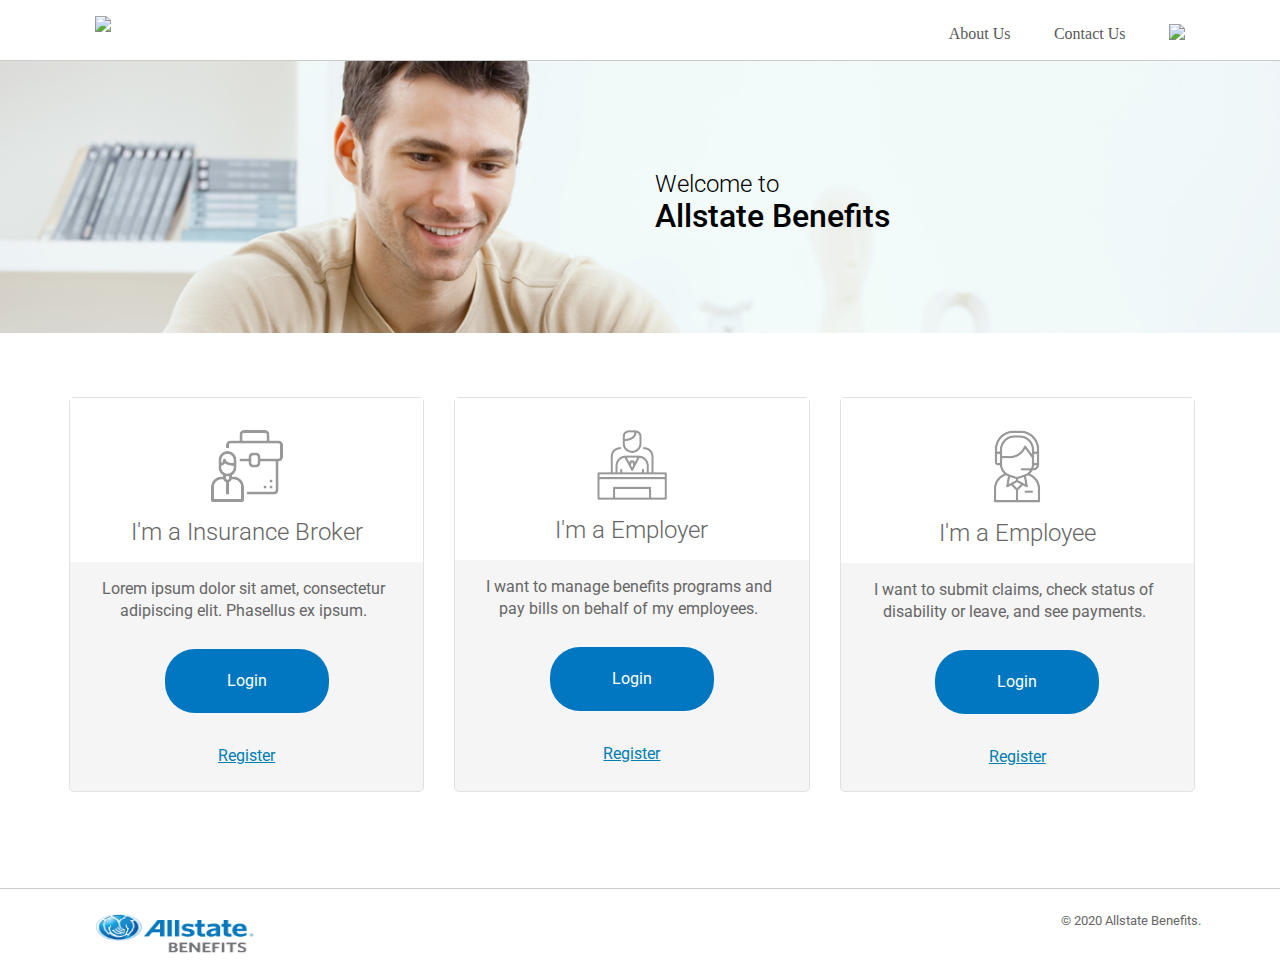
==== index.html @ 1d9ccfcb "update modals" ====
<!DOCTYPE html>
<html>
  <head>
    <meta http-equiv="Content-Type" content="text/html; charset=UTF-8" />
    <title>Landing Page</title>
    <meta name="viewport" content="width=device-width, initial-scale=1.0" />
    <link
      rel="stylesheet"
      href="https://maxcdn.bootstrapcdn.com/bootstrap/4.0.0/css/bootstrap.min.css"
      integrity="sha384-Gn5384xqQ1aoWXA+058RXPxPg6fy4IWvTNh0E263XmFcJlSAwiGgFAW/dAiS6JXm"
      crossorigin="anonymous"
    />
    <script
      src="https://code.jquery.com/jquery-3.2.1.slim.min.js"
      integrity="sha384-KJ3o2DKtIkvYIK3UENzmM7KCkRr/rE9/Qpg6aAZGJwFDMVNA/GpGFF93hXpG5KkN"
      crossorigin="anonymous"
    ></script>
    <script
      src="https://cdnjs.cloudflare.com/ajax/libs/popper.js/1.12.9/umd/popper.min.js"
      integrity="sha384-ApNbgh9B+Y1QKtv3Rn7W3mgPxhU9K/ScQsAP7hUibX39j7fakFPskvXusvfa0b4Q"
      crossorigin="anonymous"
    ></script>
    <script
      src="https://maxcdn.bootstrapcdn.com/bootstrap/4.0.0/js/bootstrap.min.js"
      integrity="sha384-JZR6Spejh4U02d8jOt6vLEHfe/JQGiRRSQQxSfFWpi1MquVdAyjUar5+76PVCmYl"
      crossorigin="anonymous"
    ></script>
    <link href="css/common.css" rel="stylesheet" />

    <link href="css/landingHeader.css" rel="stylesheet" />
    <link href="css/landing-container.css" rel="stylesheet" />

    <link href="css/footer.css" rel="stylesheet" />
    <link
      href="https://fonts.googleapis.com/css?family=Roboto:100,300,400,500&display=swap"
      rel="stylesheet"
    />
  </head>
  <body>
    <header class="header">
      <div class="container wrapper">
        <div class="row grid header-grid">
          <div class="col-2">
            <a
              href="https://www.allstatebenefits.com/Home"
              title="Go to Home page."
              class="logo"
            >
              <img
                src="images/Allstate_Logo_Header.png"
                alt="Allstate Benefits"
              />
            </a>
          </div>
          <div class="col-10">
            <ul class="primaryNav clearfix">
              <li>
                <a href="https://www.allstatebenefits.com/About/Index"
                  >About Us</a
                >
              </li>
              <li>
                <a href="https://www.allstatebenefits.com/Contact"
                  >Contact Us</a
                >
              </li>

              <li class="search_container">
                <a href="https://www.allstatebenefits.com/About/Index"
                  ><img src="images/Header_Search_Icon.png"
                /></a>
              </li>
            </ul>
          </div>
        </div>
      </div>
    </header>
    <div class="main-container">
      <div class="banner-wrapper">
        <div class="banner landing-banner">
          <div class="container landing-banner-container">
            <div class="row">
              <div class="offset-6 col-4">
                <div class="Welcome-to">Welcome to</div>

                <div class="Allstate-Benefits">Allstate Benefits</div>
              </div>
            </div>
          </div>
        </div>
      </div>
      <div class="container prosona--selection--wrapper">
        <div class="grid row">
          <div class="col-4">
            <div class="card card--persona">
              <div class="persona--intro">
                <div class="persona--icon">
                  <img src="images/Landing_Icon_Broker.png" />
                </div>
                <div class="persona--title">I'm a Insurance Broker</div>
              </div>
              <div class="persona--info">
                <div class="persona--description">
                  Lorem ipsum dolor sit amet, consectetur adipiscing elit.
                  Phasellus ex ipsum.
                </div>
                <div class="login-btn-wrapper">
                  <button
                    type="button"
                    class="login-btn"
                    onclick="location.href = 'html/brokerLogin.html';"
                  >
                    Login
                  </button>
                </div>
                <div class="Register">
                  <a href="#">Register</a>
                </div>
              </div>
            </div>
          </div>
          <div class="col-4">
            <div class="card card--persona">
              <div class="persona--intro">
                <div class="persona--icon">
                  <img src="images/Landing_Icon_Employer.png" />
                </div>
                <div class="persona--title">I'm a Employer</div>
              </div>
              <div class="persona--info">
                <div class="persona--description">
                  I want to manage benefits programs and pay bills on behalf of
                  my employees.
                </div>
                <div class="login-btn-wrapper">
                  <button
                    type="button"
                    class="login-btn"
                    onclick="location.href = 'html/employerLogin.html';"
                  >
                    Login
                  </button>
                </div>
                <div class="Register">
                  <a href="#">Register</a>
                </div>
              </div>
            </div>
          </div>
          <div class="col-4">
            <div class="card card--persona">
              <div class="persona--intro">
                <div class="persona--icon">
                  <img src="images/Landing_Icon_Employee.png" />
                </div>
                <div class="persona--title">I'm a Employee</div>
              </div>
              <div class="persona--info">
                <div class="persona--description">
                  I want to submit claims, check status of disability or leave,
                  and see payments.
                </div>
                <div class="login-btn-wrapper">
                  <button
                    type="button"
                    class="login-btn"
                    onclick="location.href = 'html/employeeLogin.html';"
                  >
                    Login
                  </button>
                </div>
                <div class="Register">
                  <a href="#">Register</a>
                </div>
              </div>
            </div>
          </div>
        </div>
      </div>
    </div>
    <footer class="footer">
      <div class="container wrapper">
        <!-- Return to Top -->
        <span id="return-to-top" style="display: none;"
          ><i class="icon icon--back--to--top"></i
        ></span>
        <div class="row grid footer-grid">
          <div class="col-2">
            <a
              href="https://www.allstatebenefits.com/Home"
              title="Go to Home page."
              class="logo logo--center logo--persist"
            >
              <img src="images/ASB_logo.png" alt="Allstate Benefits" />
            </a>
          </div>
          <div class="col-10 cc">
            &copy; 2020 Allstate Benefits.
          </div>
        </div>
      </div>
    </footer>
  </body>
</html>
---- css/common.css ----
body {
  height: 100%;
  background-color: #ffffff;
  color: #333333;
  font-size: 1rem;
  font-family: Arial, Helvetica, sans-serif;
  line-height: 1.5;
}

.wrapper {
  max-width: 60rem;
  margin: 0 auto;
  padding: 0;
  width: 100%;
  -webkit-box-sizing: border-box;
  -moz-box-sizing: border-box;
  -ms-box-sizing: border-box;
  box-sizing: border-box;
}

.grid {
  margin: -1rem 0 0 -1rem;
  font-size: 0;
  /* letter-spacing: -1rem; */
}

ol,
ul {
  list-style: none;
}

ul li {
  font-size: 14px;
}

a {
  outline: none;
  color: #007db3;
  text-decoration: none;
  cursor: pointer;
}
a:hover,
a:focus {
  text-decoration: underline;
}
a:visited {
  color: #663366;
}

html,
body,
div,
span,
applet,
object,
iframe,
h1,
h2,
h3,
h4,
h5,
h6,
p,
blockquote,
pre,
a,
abbr,
acronym,
address,
big,
cite,
code,
del,
dfn,
em,
img,
ins,
kbd,
q,
s,
samp,
small,
strike,
strong,
sub,
sup,
tt,
var,
b,
u,
i,
center,
dl,
dt,
dd,
ol,
ul,
li,
fieldset,
form,
label,
legend,
table,
caption,
tbody,
tfoot,
thead,
tr,
th,
td,
article,
aside,
canvas,
details,
embed,
figure,
figcaption,
footer,
header,
hgroup,
menu,
nav,
output,
ruby,
section,
summary,
time,
mark,
audio,
video {
  margin: 0;
  padding: 0;
  border: 0;
  font-size: 100%;
  font: inherit;
  vertical-align: baseline;
}

/*----- Back To Top -----*/
#return-to-top {
  bottom: 0rem;
  right: 7rem;
  width: 20rem;
  height: 5rem;
  display: block;
  position: fixed;
  text-decoration: none;
  -webkit-border-radius: 50px;
  -moz-border-radius: 50px;
  border-radius: 35px;
  display: none;
  -webkit-transition: all 0.3s linear;
  -moz-transition: all 0.3s ease;
  /*-ms-transition: all 0.3s ease;*/
  -o-transition: all 0.3s ease;
  transition: all 0.3s ease;
  z-index: 2;
}
.help {
  background-image: url(../images/Img_Chat.png);
  background-position: center;
  background-size: 90%;
  background-repeat: no-repeat;
}
.help-content {
  padding: 1.75rem;
  font-family: Roboto;
  font-size: 16px;
  font-weight: normal;
  font-stretch: normal;
  font-style: normal;
  line-height: normal;
  letter-spacing: normal;
  text-align: left;
  color: #ffffff;
  display: inline-block;
}
.help-cont-1,
.help-cont-2 {
  display: block;
}
#return-to-top .help {
  color: #fff;
  margin: 0;
  position: relative;
  font-size: 19px;
  width: 100%;
  height: 100%;
  -webkit-transition: all 0.3s ease;
  -moz-transition: all 0.3s ease;
  /*-ms-transition: all 0.3s ease;*/
  -o-transition: all 0.3s ease;
  transition: all 0.3s ease;
}
#return-to-top:hover i {
  color: #fff;
  top: -3px;
}

.center-cc {
  text-align: center !important;
}

.header-slash {
  width: 11px;
  height: 17px;
  color: #b52673;
}
.portal-header {
  font-family: Roboto;
  font-size: 24px;
  font-weight: normal;
  font-stretch: normal;
  font-style: normal;
  line-height: normal;
  letter-spacing: normal;
  text-align: left;
  color: #333333;
  margin: 1rem 0;
}

.welcome {
  font-family: Roboto;
  font-size: 12px;
  font-weight: normal;
  font-stretch: normal;
  font-style: normal;
  line-height: normal;
  letter-spacing: normal;
  text-align: left;
  color: #999999;
  display: block;
}
.user {
  font-family: Roboto;
  font-size: 16px;
  font-weight: 500;
  font-stretch: normal;
  font-style: normal;
  line-height: normal;
  letter-spacing: normal;
  text-align: left;
  color: #333333;
  display: block;
}
.dots3 {
  display: inline-block;
  vertical-align: super;
}
.user-blk {
  display: inline-block;
  vertical-align: super;
  padding: 0 1rem;
}

.dashed-icn-wrapper {
  margin: 1rem 0;
}
.dashed-icn-blk {
  border-radius: 4px;
  border: dashed 1px #acacac;
  background-color: #ffffff;
  padding: 1rem;
  margin: 0 1rem 0 0;
}

.dashed-icn-blk a,
.dashed-icn-blk a:focus,
.dashed-icn-blk a:hover .dashed-icn-blk a:visited {
  text-decoration: none;
}

.dashed-icn-img {
}

.dashed-icn-label {
  font-family: Roboto;
  font-size: 15px;
  font-weight: normal;
  font-stretch: normal;
  font-style: normal;
  line-height: 1.2;
  letter-spacing: normal;
  text-align: left;
  color: #666666;
  padding: 0.25rem 0;
}
---- css/landingHeader.css ----
.header {
  background: #fff;
  border-bottom: 1px solid #ccc;
  padding: 1.5rem 1.5rem;
}
.header a.logo {
  vertical-align: middle;
}

.header .header-grid {
  margin: -0.5rem -5rem;
}

.header .primaryNav {
  text-align: right;
  vertical-align: middle;
  margin-top: 0.5rem;
}
.header .primaryNav li {
  display: inline;
  margin-left: 2.5rem;
}
.header .primaryNav li a {
  color: #595959;
  font-size: 16px;
  vertical-align: middle;
}
.header .primaryNav li a:hover {
  color: #0096d6;
  text-decoration: none;
}
.header .primaryNav li a.active {
  color: #0096d6;
}
.header .clearfix {
  clear: both;
}
---- css/landing-container.css ----
.banner-wrapper {
  height: 272px;
  position: relative;
  width: 100%;
  background-color: #515151;
  margin: 0 auto;
  padding: 100px 0;
}

.banner {
  position: absolute;
  top: 0;
  left: 0;
  transition: all 0.2s ease-in-out;
  width: 100%;
  height: 100%;
  z-index: 3;
  background-position: center;
  background-size: cover;
  background-repeat: no-repeat;
}

.landing-banner {
  background-image: url(../images/landing_page_banner_img.png);
}

.Allstate-Benefits {
  height: 26px;
  font-family: Roboto;
  font-size: 32px;
  font-weight: 500;
  font-stretch: normal;
  font-style: normal;
  line-height: 0.69;
  letter-spacing: normal;
  text-align: left;
  color: #000000;
  padding: 1rem 0;
}

.landing-banner-container {
  margin-top: 6rem;
}

.Welcome-to {
  height: 20px;
  font-family: Roboto;
  font-size: 24px;
  font-weight: 300;
  font-stretch: normal;
  font-style: normal;
  line-height: 0.92;
  letter-spacing: normal;
  text-align: left;
  color: #000000;
  padding: 1rem 0;
}

.prosona--selection--wrapper {
  padding: 5rem 0;
}

.persona--description {
  display: block;
  width: 98%;
  height: 39px;
  font-family: Roboto;
  font-size: 16px;
  font-weight: normal;
  font-stretch: normal;
  font-style: normal;
  line-height: 1.38;
  letter-spacing: normal;
  text-align: center;
  color: #666666;
}
.card {
  position: relative;
  -webkit-border-radius: 3px;
  -moz-border-radius: 3px;
  -ms-border-radius: 3px;
  border-radius: 3px;
  -webkit-transition: all 0.26ms linear;
  -moz-transition: all 0.26ms linear;
  -o-transition: all 0.26ms linear;
  -ms-transition: all 0.26ms linear;
  transition: all 0.26ms linear;
  margin-bottom: 16px;
  margin-bottom: 1rem;
}

.card--persona {
  position: relative;
  height: 395px;
  border-radius: 5px;
  border: solid 1px #e1e1e1;
  background-color: #f5f5f5;
}

.card--persona .persona--info {
  padding: 1rem;
  text-align: center;
}

.Register {
  height: 17px;
  font-family: Roboto;
  font-size: 16px;
  font-weight: normal;
  font-stretch: normal;
  font-style: normal;
  line-height: 1.38;
  letter-spacing: normal;
  color: #0077c0;
  padding-bottom: 2rem;
  cursor: pointer;
}

.card--persona .persona--intro {
  background-color: #ffffff;
  text-align: center;
}

.login-btn {
  width: 51%;
  height: 4rem;
  border: 0;
  border-radius: 30px;
  background-color: #0077c0;
  color: #ffffff;
}

.login-btn:hover {
  background: #ffffff;
  color: #0077c0;
  border: 1px solid #0077c0;
  cursor: pointer;
}

.login-btn-wrapper {
  font-family: Roboto;
  font-size: 16px;
  font-weight: normal;
  font-stretch: normal;
  font-style: normal;
  line-height: 1.38;
  letter-spacing: normal;
  color: #ffffff;
  padding: 2rem 0;
}

.persona--title {
  font-family: Roboto;
  font-size: 24px;
  font-weight: 300;
  font-stretch: normal;
  font-style: normal;
  line-height: normal;
  letter-spacing: normal;
  color: #666666;
  padding: 1rem 0;
}

.Register a {
  text-decoration: underline;
}

.card--persona .persona--icon {
  margin: 2rem 0 0 0;
  background-color: #ffffff;
}
---- css/footer.css ----
.footer {
  background: #ffffff;
  text-align: right;
  position: relative;
  border-top: 1px solid #ccc;
  padding: 1.5rem 1.5rem;
}
.footer-grid {
  margin: 0rem -6rem 0 -5rem;
}

.footer .logo img {
  width: 100%;
  height: 40px;
}

.cc {
  text-align: right;
  vertical-align: middle;
  height: 11px;
  font-family: Roboto;
  font-size: 13px;
  font-weight: normal;
  font-stretch: normal;
  font-style: normal;
  line-height: normal;
  letter-spacing: normal;
  color: #666666;
}
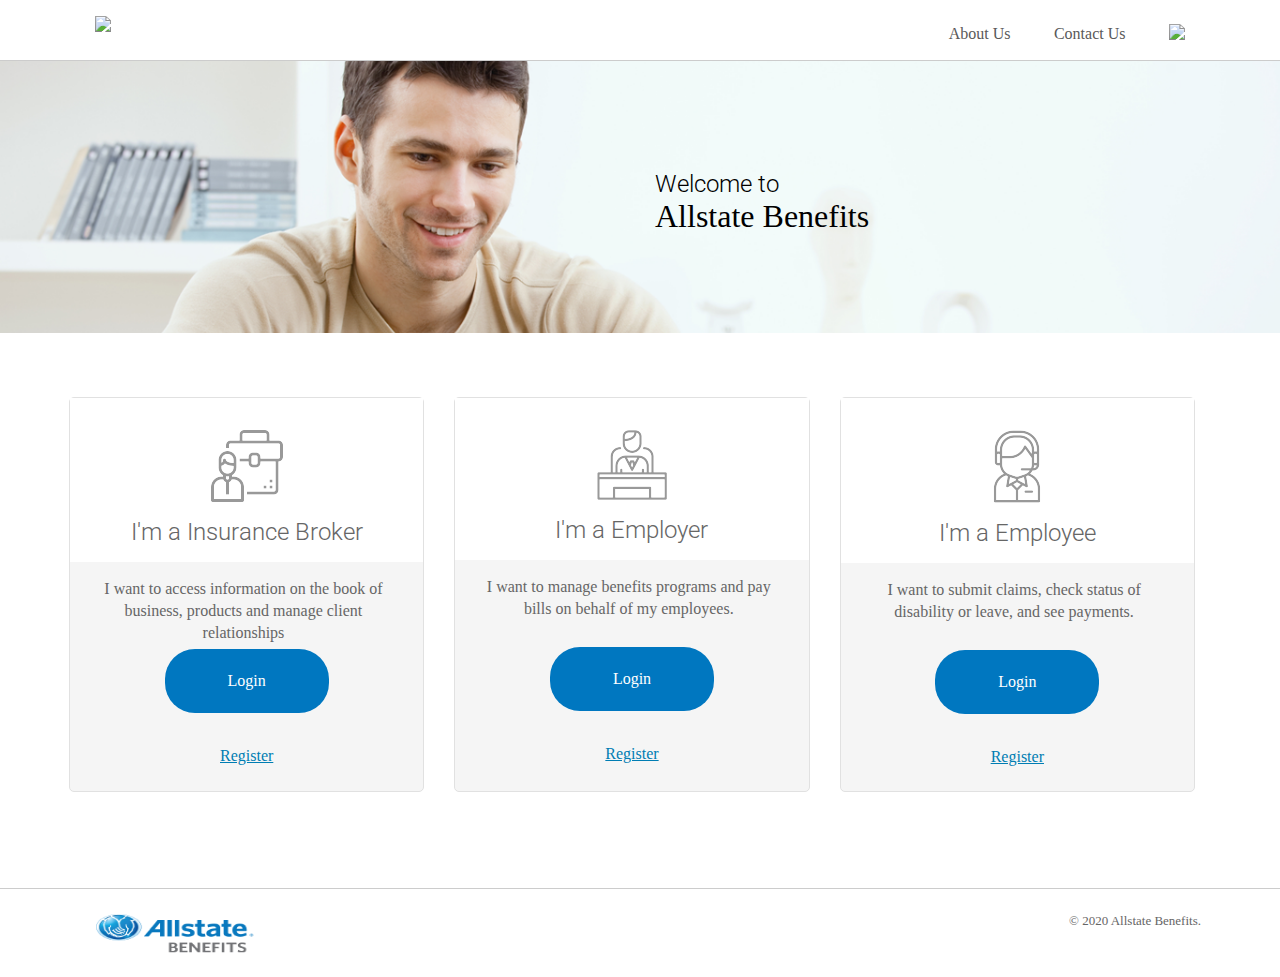
==== commit 3526861a: "updated changes for html and popups" ====
--- a/index.html
+++ b/index.html
@@ -4,33 +4,18 @@
     <meta http-equiv="Content-Type" content="text/html; charset=UTF-8" />
     <title>Landing Page</title>
     <meta name="viewport" content="width=device-width, initial-scale=1.0" />
-    <link
-      rel="stylesheet"
-      href="https://maxcdn.bootstrapcdn.com/bootstrap/4.0.0/css/bootstrap.min.css"
-      integrity="sha384-Gn5384xqQ1aoWXA+058RXPxPg6fy4IWvTNh0E263XmFcJlSAwiGgFAW/dAiS6JXm"
-      crossorigin="anonymous"
-    />
-    <script
-      src="https://code.jquery.com/jquery-3.2.1.slim.min.js"
-      integrity="sha384-KJ3o2DKtIkvYIK3UENzmM7KCkRr/rE9/Qpg6aAZGJwFDMVNA/GpGFF93hXpG5KkN"
-      crossorigin="anonymous"
-    ></script>
-    <script
-      src="https://cdnjs.cloudflare.com/ajax/libs/popper.js/1.12.9/umd/popper.min.js"
-      integrity="sha384-ApNbgh9B+Y1QKtv3Rn7W3mgPxhU9K/ScQsAP7hUibX39j7fakFPskvXusvfa0b4Q"
-      crossorigin="anonymous"
-    ></script>
-    <script
-      src="https://maxcdn.bootstrapcdn.com/bootstrap/4.0.0/js/bootstrap.min.js"
-      integrity="sha384-JZR6Spejh4U02d8jOt6vLEHfe/JQGiRRSQQxSfFWpi1MquVdAyjUar5+76PVCmYl"
-      crossorigin="anonymous"
-    ></script>
+    <link rel="stylesheet" href="library/bootstrap.min.css" />
+    <script src="library/jquery-3.4.1.min.js"></script>
+    <script src="library/popper.min.js"></script>
+    <script src="library/bootstrap.min.js"></script>
+    <link href="library/roboto.css" rel="stylesheet" />
     <link href="css/common.css" rel="stylesheet" />
 
     <link href="css/landingHeader.css" rel="stylesheet" />
     <link href="css/landing-container.css" rel="stylesheet" />
 
     <link href="css/footer.css" rel="stylesheet" />
+
     <link
       href="https://fonts.googleapis.com/css?family=Roboto:100,300,400,500&display=swap"
       rel="stylesheet"
@@ -41,11 +26,7 @@
       <div class="container wrapper">
         <div class="row grid header-grid">
           <div class="col-2">
-            <a
-              href="https://www.allstatebenefits.com/Home"
-              title="Go to Home page."
-              class="logo"
-            >
+            <a href="/allstatedemo" title="Go to Home page." class="logo">
               <img
                 src="images/Allstate_Logo_Header.png"
                 alt="Allstate Benefits"
@@ -55,20 +36,14 @@
           <div class="col-10">
             <ul class="primaryNav clearfix">
               <li>
-                <a href="https://www.allstatebenefits.com/About/Index"
-                  >About Us</a
-                >
+                <a href="#">About Us</a>
               </li>
               <li>
-                <a href="https://www.allstatebenefits.com/Contact"
-                  >Contact Us</a
-                >
+                <a href="#">Contact Us</a>
               </li>
 
               <li class="search_container">
-                <a href="https://www.allstatebenefits.com/About/Index"
-                  ><img src="images/Header_Search_Icon.png"
-                /></a>
+                <a href="#"><img src="images/Header_Search_Icon.png"/></a>
               </li>
             </ul>
           </div>
@@ -101,8 +76,8 @@
               </div>
               <div class="persona--info">
                 <div class="persona--description">
-                  Lorem ipsum dolor sit amet, consectetur adipiscing elit.
-                  Phasellus ex ipsum.
+                  I want to access information on the book of business, products
+                  and manage client relationships
                 </div>
                 <div class="login-btn-wrapper">
                   <button
@@ -187,7 +162,7 @@
         <div class="row grid footer-grid">
           <div class="col-2">
             <a
-              href="https://www.allstatebenefits.com/Home"
+              href="/allstatedemo"
               title="Go to Home page."
               class="logo logo--center logo--persist"
             >
--- a/library/roboto.css
+++ b/library/roboto.css
@@ -0,0 +1,328 @@
+/* cyrillic-ext */
+@font-face {
+  font-family: "Roboto";
+  font-style: normal;
+  font-weight: 100;
+  font-display: swap;
+  src: local("Roboto Thin"), local("Roboto-Thin"),
+    url(https://fonts.gstatic.com/s/roboto/v20/KFOkCnqEu92Fr1MmgVxFIzIFKw.woff2)
+      format("woff2");
+  unicode-range: U+0460-052F, U+1C80-1C88, U+20B4, U+2DE0-2DFF, U+A640-A69F,
+    U+FE2E-FE2F;
+}
+/* cyrillic */
+@font-face {
+  font-family: "Roboto";
+  font-style: normal;
+  font-weight: 100;
+  font-display: swap;
+  src: local("Roboto Thin"), local("Roboto-Thin"),
+    url(https://fonts.gstatic.com/s/roboto/v20/KFOkCnqEu92Fr1MmgVxMIzIFKw.woff2)
+      format("woff2");
+  unicode-range: U+0400-045F, U+0490-0491, U+04B0-04B1, U+2116;
+}
+/* greek-ext */
+@font-face {
+  font-family: "Roboto";
+  font-style: normal;
+  font-weight: 100;
+  font-display: swap;
+  src: local("Roboto Thin"), local("Roboto-Thin"),
+    url(https://fonts.gstatic.com/s/roboto/v20/KFOkCnqEu92Fr1MmgVxEIzIFKw.woff2)
+      format("woff2");
+  unicode-range: U+1F00-1FFF;
+}
+/* greek */
+@font-face {
+  font-family: "Roboto";
+  font-style: normal;
+  font-weight: 100;
+  font-display: swap;
+  src: local("Roboto Thin"), local("Roboto-Thin"),
+    url(https://fonts.gstatic.com/s/roboto/v20/KFOkCnqEu92Fr1MmgVxLIzIFKw.woff2)
+      format("woff2");
+  unicode-range: U+0370-03FF;
+}
+/* vietnamese */
+@font-face {
+  font-family: "Roboto";
+  font-style: normal;
+  font-weight: 100;
+  font-display: swap;
+  src: local("Roboto Thin"), local("Roboto-Thin"),
+    url(https://fonts.gstatic.com/s/roboto/v20/KFOkCnqEu92Fr1MmgVxHIzIFKw.woff2)
+      format("woff2");
+  unicode-range: U+0102-0103, U+0110-0111, U+0128-0129, U+0168-0169, U+01A0-01A1,
+    U+01AF-01B0, U+1EA0-1EF9, U+20AB;
+}
+/* latin-ext */
+@font-face {
+  font-family: "Roboto";
+  font-style: normal;
+  font-weight: 100;
+  font-display: swap;
+  src: local("Roboto Thin"), local("Roboto-Thin"),
+    url(https://fonts.gstatic.com/s/roboto/v20/KFOkCnqEu92Fr1MmgVxGIzIFKw.woff2)
+      format("woff2");
+  unicode-range: U+0100-024F, U+0259, U+1E00-1EFF, U+2020, U+20A0-20AB,
+    U+20AD-20CF, U+2113, U+2C60-2C7F, U+A720-A7FF;
+}
+/* latin */
+@font-face {
+  font-family: "Roboto";
+  font-style: normal;
+  font-weight: 100;
+  font-display: swap;
+  src: local("Roboto Thin"), local("Roboto-Thin"),
+    url(https://fonts.gstatic.com/s/roboto/v20/KFOkCnqEu92Fr1MmgVxIIzI.woff2)
+      format("woff2");
+  unicode-range: U+0000-00FF, U+0131, U+0152-0153, U+02BB-02BC, U+02C6, U+02DA,
+    U+02DC, U+2000-206F, U+2074, U+20AC, U+2122, U+2191, U+2193, U+2212, U+2215,
+    U+FEFF, U+FFFD;
+}
+/* cyrillic-ext */
+@font-face {
+  font-family: "Roboto";
+  font-style: normal;
+  font-weight: 300;
+  font-display: swap;
+  src: local("Roboto Light"), local("Roboto-Light"),
+    url(https://fonts.gstatic.com/s/roboto/v20/KFOlCnqEu92Fr1MmSU5fCRc4EsA.woff2)
+      format("woff2");
+  unicode-range: U+0460-052F, U+1C80-1C88, U+20B4, U+2DE0-2DFF, U+A640-A69F,
+    U+FE2E-FE2F;
+}
+/* cyrillic */
+@font-face {
+  font-family: "Roboto";
+  font-style: normal;
+  font-weight: 300;
+  font-display: swap;
+  src: local("Roboto Light"), local("Roboto-Light"),
+    url(https://fonts.gstatic.com/s/roboto/v20/KFOlCnqEu92Fr1MmSU5fABc4EsA.woff2)
+      format("woff2");
+  unicode-range: U+0400-045F, U+0490-0491, U+04B0-04B1, U+2116;
+}
+/* greek-ext */
+@font-face {
+  font-family: "Roboto";
+  font-style: normal;
+  font-weight: 300;
+  font-display: swap;
+  src: local("Roboto Light"), local("Roboto-Light"),
+    url(https://fonts.gstatic.com/s/roboto/v20/KFOlCnqEu92Fr1MmSU5fCBc4EsA.woff2)
+      format("woff2");
+  unicode-range: U+1F00-1FFF;
+}
+/* greek */
+@font-face {
+  font-family: "Roboto";
+  font-style: normal;
+  font-weight: 300;
+  font-display: swap;
+  src: local("Roboto Light"), local("Roboto-Light"),
+    url(https://fonts.gstatic.com/s/roboto/v20/KFOlCnqEu92Fr1MmSU5fBxc4EsA.woff2)
+      format("woff2");
+  unicode-range: U+0370-03FF;
+}
+/* vietnamese */
+@font-face {
+  font-family: "Roboto";
+  font-style: normal;
+  font-weight: 300;
+  font-display: swap;
+  src: local("Roboto Light"), local("Roboto-Light"),
+    url(https://fonts.gstatic.com/s/roboto/v20/KFOlCnqEu92Fr1MmSU5fCxc4EsA.woff2)
+      format("woff2");
+  unicode-range: U+0102-0103, U+0110-0111, U+0128-0129, U+0168-0169, U+01A0-01A1,
+    U+01AF-01B0, U+1EA0-1EF9, U+20AB;
+}
+/* latin-ext */
+@font-face {
+  font-family: "Roboto";
+  font-style: normal;
+  font-weight: 300;
+  font-display: swap;
+  src: local("Roboto Light"), local("Roboto-Light"),
+    url(https://fonts.gstatic.com/s/roboto/v20/KFOlCnqEu92Fr1MmSU5fChc4EsA.woff2)
+      format("woff2");
+  unicode-range: U+0100-024F, U+0259, U+1E00-1EFF, U+2020, U+20A0-20AB,
+    U+20AD-20CF, U+2113, U+2C60-2C7F, U+A720-A7FF;
+}
+/* latin */
+@font-face {
+  font-family: "Roboto";
+  font-style: normal;
+  font-weight: 300;
+  font-display: swap;
+  src: local("Roboto Light"), local("Roboto-Light"),
+    url(https://fonts.gstatic.com/s/roboto/v20/KFOlCnqEu92Fr1MmSU5fBBc4.woff2)
+      format("woff2");
+  unicode-range: U+0000-00FF, U+0131, U+0152-0153, U+02BB-02BC, U+02C6, U+02DA,
+    U+02DC, U+2000-206F, U+2074, U+20AC, U+2122, U+2191, U+2193, U+2212, U+2215,
+    U+FEFF, U+FFFD;
+}
+/* cyrillic-ext */
+@font-face {
+  font-family: "Roboto";
+  font-style: normal;
+  font-weight: 400;
+  font-display: swap;
+  src: local("Roboto"), local("Roboto-Regular"),
+    url(https://fonts.gstatic.com/s/roboto/v20/KFOmCnqEu92Fr1Mu72xKOzY.woff2)
+      format("woff2");
+  unicode-range: U+0460-052F, U+1C80-1C88, U+20B4, U+2DE0-2DFF, U+A640-A69F,
+    U+FE2E-FE2F;
+}
+/* cyrillic */
+@font-face {
+  font-family: "Roboto";
+  font-style: normal;
+  font-weight: 400;
+  font-display: swap;
+  src: local("Roboto"), local("Roboto-Regular"),
+    url(https://fonts.gstatic.com/s/roboto/v20/KFOmCnqEu92Fr1Mu5mxKOzY.woff2)
+      format("woff2");
+  unicode-range: U+0400-045F, U+0490-0491, U+04B0-04B1, U+2116;
+}
+/* greek-ext */
+@font-face {
+  font-family: "Roboto";
+  font-style: normal;
+  font-weight: 400;
+  font-display: swap;
+  src: local("Roboto"), local("Roboto-Regular"),
+    url(https://fonts.gstatic.com/s/roboto/v20/KFOmCnqEu92Fr1Mu7mxKOzY.woff2)
+      format("woff2");
+  unicode-range: U+1F00-1FFF;
+}
+/* greek */
+@font-face {
+  font-family: "Roboto";
+  font-style: normal;
+  font-weight: 400;
+  font-display: swap;
+  src: local("Roboto"), local("Roboto-Regular"),
+    url(https://fonts.gstatic.com/s/roboto/v20/KFOmCnqEu92Fr1Mu4WxKOzY.woff2)
+      format("woff2");
+  unicode-range: U+0370-03FF;
+}
+/* vietnamese */
+@font-face {
+  font-family: "Roboto";
+  font-style: normal;
+  font-weight: 400;
+  font-display: swap;
+  src: local("Roboto"), local("Roboto-Regular"),
+    url(https://fonts.gstatic.com/s/roboto/v20/KFOmCnqEu92Fr1Mu7WxKOzY.woff2)
+      format("woff2");
+  unicode-range: U+0102-0103, U+0110-0111, U+0128-0129, U+0168-0169, U+01A0-01A1,
+    U+01AF-01B0, U+1EA0-1EF9, U+20AB;
+}
+/* latin-ext */
+@font-face {
+  font-family: "Roboto";
+  font-style: normal;
+  font-weight: 400;
+  font-display: swap;
+  src: local("Roboto"), local("Roboto-Regular"),
+    url(https://fonts.gstatic.com/s/roboto/v20/KFOmCnqEu92Fr1Mu7GxKOzY.woff2)
+      format("woff2");
+  unicode-range: U+0100-024F, U+0259, U+1E00-1EFF, U+2020, U+20A0-20AB,
+    U+20AD-20CF, U+2113, U+2C60-2C7F, U+A720-A7FF;
+}
+/* latin */
+@font-face {
+  font-family: "Roboto";
+  font-style: normal;
+  font-weight: 400;
+  font-display: swap;
+  src: local("Roboto"), local("Roboto-Regular"),
+    url(https://fonts.gstatic.com/s/roboto/v20/KFOmCnqEu92Fr1Mu4mxK.woff2)
+      format("woff2");
+  unicode-range: U+0000-00FF, U+0131, U+0152-0153, U+02BB-02BC, U+02C6, U+02DA,
+    U+02DC, U+2000-206F, U+2074, U+20AC, U+2122, U+2191, U+2193, U+2212, U+2215,
+    U+FEFF, U+FFFD;
+}
+/* cyrillic-ext */
+@font-face {
+  font-family: "Roboto";
+  font-style: normal;
+  font-weight: 500;
+  font-display: swap;
+  src: local("Roboto Medium"), local("Roboto-Medium"),
+    url(https://fonts.gstatic.com/s/roboto/v20/KFOlCnqEu92Fr1MmEU9fCRc4EsA.woff2)
+      format("woff2");
+  unicode-range: U+0460-052F, U+1C80-1C88, U+20B4, U+2DE0-2DFF, U+A640-A69F,
+    U+FE2E-FE2F;
+}
+/* cyrillic */
+@font-face {
+  font-family: "Roboto";
+  font-style: normal;
+  font-weight: 500;
+  font-display: swap;
+  src: local("Roboto Medium"), local("Roboto-Medium"),
+    url(https://fonts.gstatic.com/s/roboto/v20/KFOlCnqEu92Fr1MmEU9fABc4EsA.woff2)
+      format("woff2");
+  unicode-range: U+0400-045F, U+0490-0491, U+04B0-04B1, U+2116;
+}
+/* greek-ext */
+@font-face {
+  font-family: "Roboto";
+  font-style: normal;
+  font-weight: 500;
+  font-display: swap;
+  src: local("Roboto Medium"), local("Roboto-Medium"),
+    url(https://fonts.gstatic.com/s/roboto/v20/KFOlCnqEu92Fr1MmEU9fCBc4EsA.woff2)
+      format("woff2");
+  unicode-range: U+1F00-1FFF;
+}
+/* greek */
+@font-face {
+  font-family: "Roboto";
+  font-style: normal;
+  font-weight: 500;
+  font-display: swap;
+  src: local("Roboto Medium"), local("Roboto-Medium"),
+    url(https://fonts.gstatic.com/s/roboto/v20/KFOlCnqEu92Fr1MmEU9fBxc4EsA.woff2)
+      format("woff2");
+  unicode-range: U+0370-03FF;
+}
+/* vietnamese */
+@font-face {
+  font-family: "Roboto";
+  font-style: normal;
+  font-weight: 500;
+  font-display: swap;
+  src: local("Roboto Medium"), local("Roboto-Medium"),
+    url(https://fonts.gstatic.com/s/roboto/v20/KFOlCnqEu92Fr1MmEU9fCxc4EsA.woff2)
+      format("woff2");
+  unicode-range: U+0102-0103, U+0110-0111, U+0128-0129, U+0168-0169, U+01A0-01A1,
+    U+01AF-01B0, U+1EA0-1EF9, U+20AB;
+}
+/* latin-ext */
+@font-face {
+  font-family: "Roboto";
+  font-style: normal;
+  font-weight: 500;
+  font-display: swap;
+  src: local("Roboto Medium"), local("Roboto-Medium"),
+    url(https://fonts.gstatic.com/s/roboto/v20/KFOlCnqEu92Fr1MmEU9fChc4EsA.woff2)
+      format("woff2");
+  unicode-range: U+0100-024F, U+0259, U+1E00-1EFF, U+2020, U+20A0-20AB,
+    U+20AD-20CF, U+2113, U+2C60-2C7F, U+A720-A7FF;
+}
+/* latin */
+@font-face {
+  font-family: "Roboto";
+  font-style: normal;
+  font-weight: 500;
+  font-display: swap;
+  src: local("Roboto Medium"), local("Roboto-Medium"),
+    url(https://fonts.gstatic.com/s/roboto/v20/KFOlCnqEu92Fr1MmEU9fBBc4.woff2)
+      format("woff2");
+  unicode-range: U+0000-00FF, U+0131, U+0152-0153, U+02BB-02BC, U+02C6, U+02DA,
+    U+02DC, U+2000-206F, U+2074, U+20AC, U+2122, U+2191, U+2193, U+2212, U+2215,
+    U+FEFF, U+FFFD;
+}
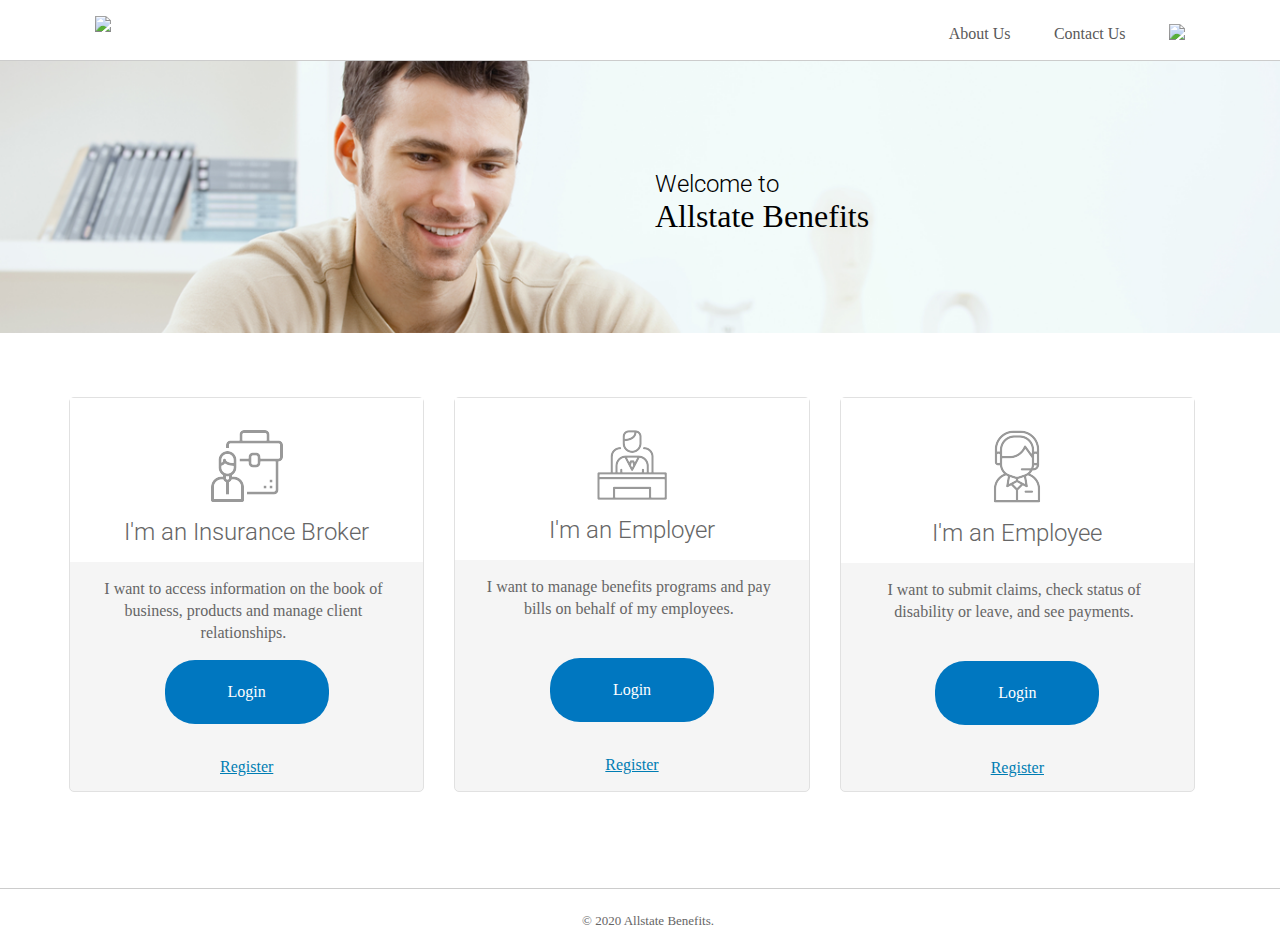
==== commit 6115d45a: "demo changes" ====
--- a/index.html
+++ b/index.html
@@ -72,12 +72,12 @@
                 <div class="persona--icon">
                   <img src="images/Landing_Icon_Broker.png" />
                 </div>
-                <div class="persona--title">I'm a Insurance Broker</div>
+                <div class="persona--title">I'm an Insurance Broker</div>
               </div>
               <div class="persona--info">
                 <div class="persona--description">
                   I want to access information on the book of business, products
-                  and manage client relationships
+                  and manage client relationships.
                 </div>
                 <div class="login-btn-wrapper">
                   <button
@@ -100,7 +100,7 @@
                 <div class="persona--icon">
                   <img src="images/Landing_Icon_Employer.png" />
                 </div>
-                <div class="persona--title">I'm a Employer</div>
+                <div class="persona--title">I'm an Employer</div>
               </div>
               <div class="persona--info">
                 <div class="persona--description">
@@ -128,7 +128,7 @@
                 <div class="persona--icon">
                   <img src="images/Landing_Icon_Employee.png" />
                 </div>
-                <div class="persona--title">I'm a Employee</div>
+                <div class="persona--title">I'm an Employee</div>
               </div>
               <div class="persona--info">
                 <div class="persona--description">
@@ -155,21 +155,8 @@
     </div>
     <footer class="footer">
       <div class="container wrapper">
-        <!-- Return to Top -->
-        <span id="return-to-top" style="display: none;"
-          ><i class="icon icon--back--to--top"></i
-        ></span>
         <div class="row grid footer-grid">
-          <div class="col-2">
-            <a
-              href="/allstatedemo"
-              title="Go to Home page."
-              class="logo logo--center logo--persist"
-            >
-              <img src="images/ASB_logo.png" alt="Allstate Benefits" />
-            </a>
-          </div>
-          <div class="col-10 cc">
+          <div class="col-12 cc center-cc">
             &copy; 2020 Allstate Benefits.
           </div>
         </div>
--- a/css/common.css
+++ b/css/common.css
@@ -285,3 +285,12 @@
   color: #666666;
   padding: 0.25rem 0;
 }
+
+button {
+  font-family: roboto;
+}
+
+input,
+select {
+  font-family: ROBOTO;
+}
--- a/css/landingHeader.css
+++ b/css/landingHeader.css
@@ -19,11 +19,13 @@
 .header .primaryNav li {
   display: inline;
   margin-left: 2.5rem;
+  font-family: roboto;
 }
 .header .primaryNav li a {
   color: #595959;
   font-size: 16px;
   vertical-align: middle;
+  font-family: roboto;
 }
 .header .primaryNav li a:hover {
   color: #0096d6;
--- a/css/landing-container.css
+++ b/css/landing-container.css
@@ -63,7 +63,7 @@
 .persona--description {
   display: block;
   width: 98%;
-  height: 39px;
+  height: 50px;
   font-family: Roboto;
   font-size: 16px;
   font-weight: normal;
